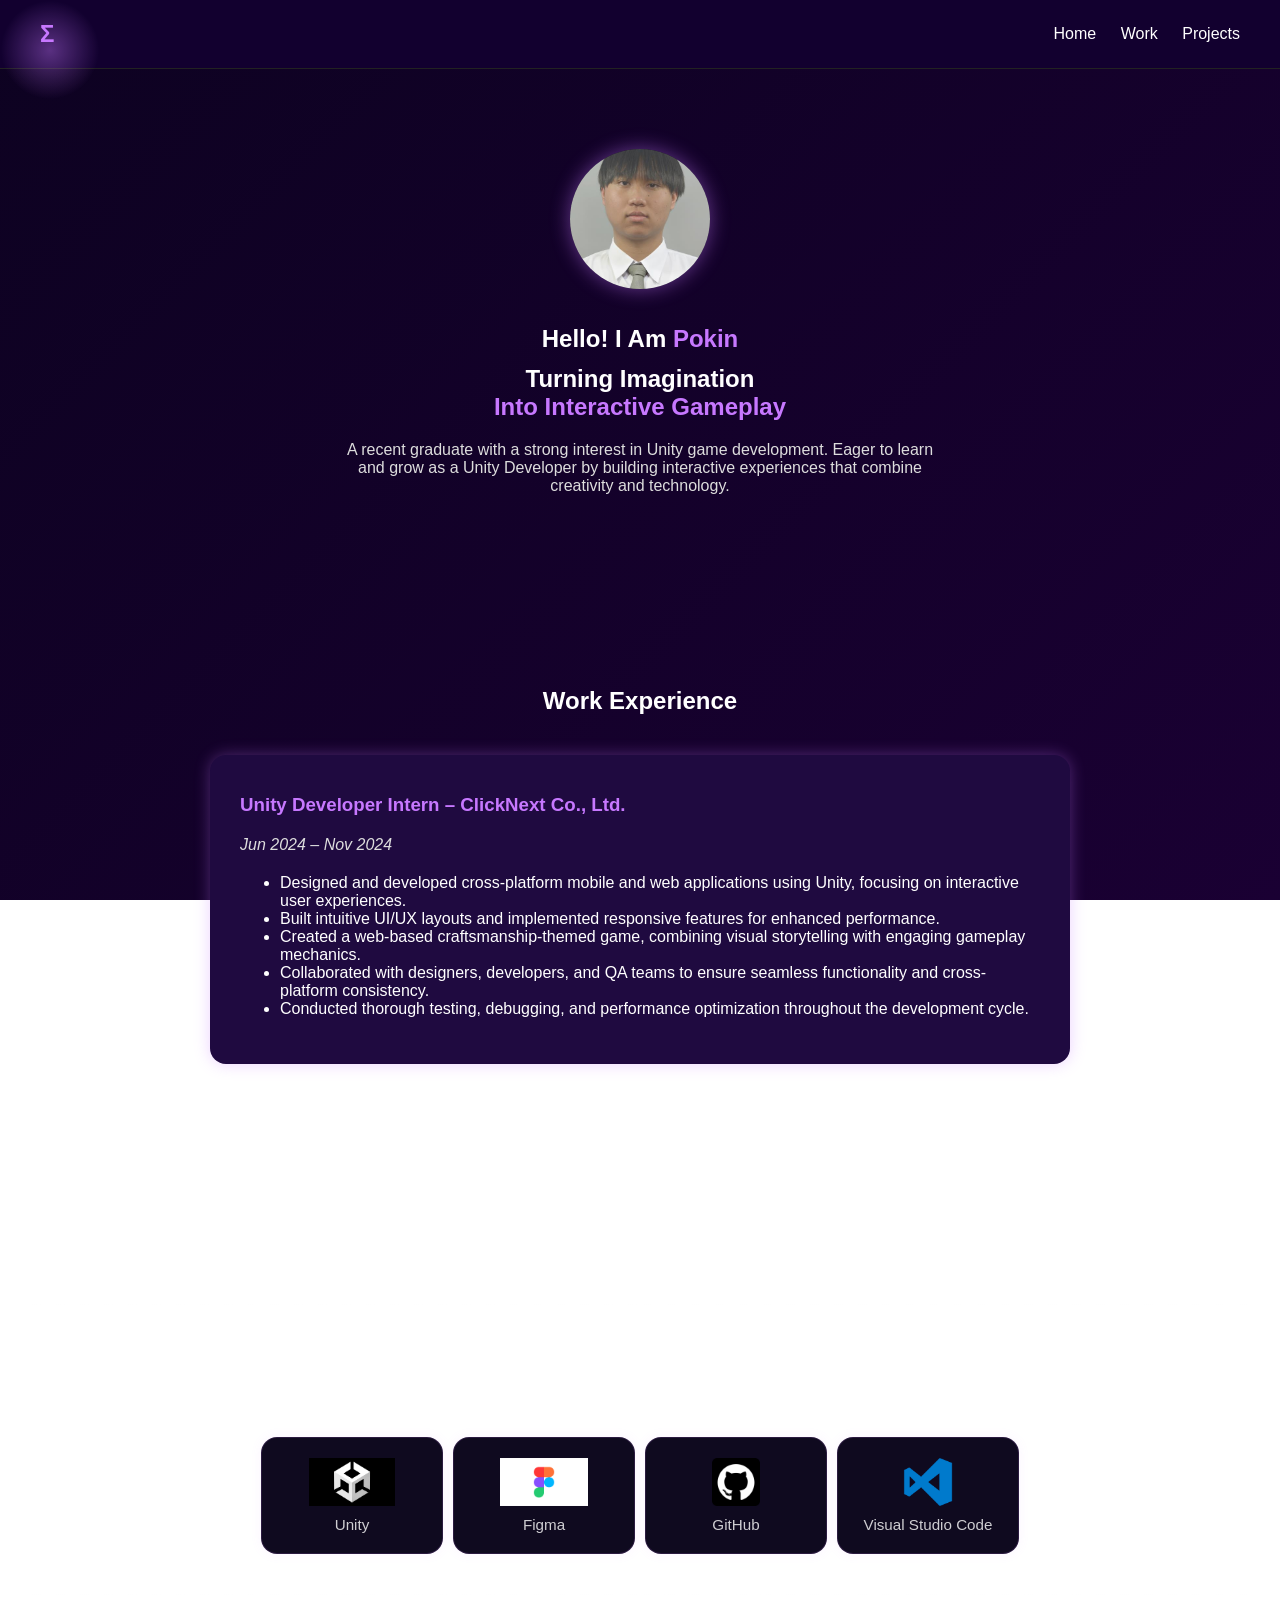
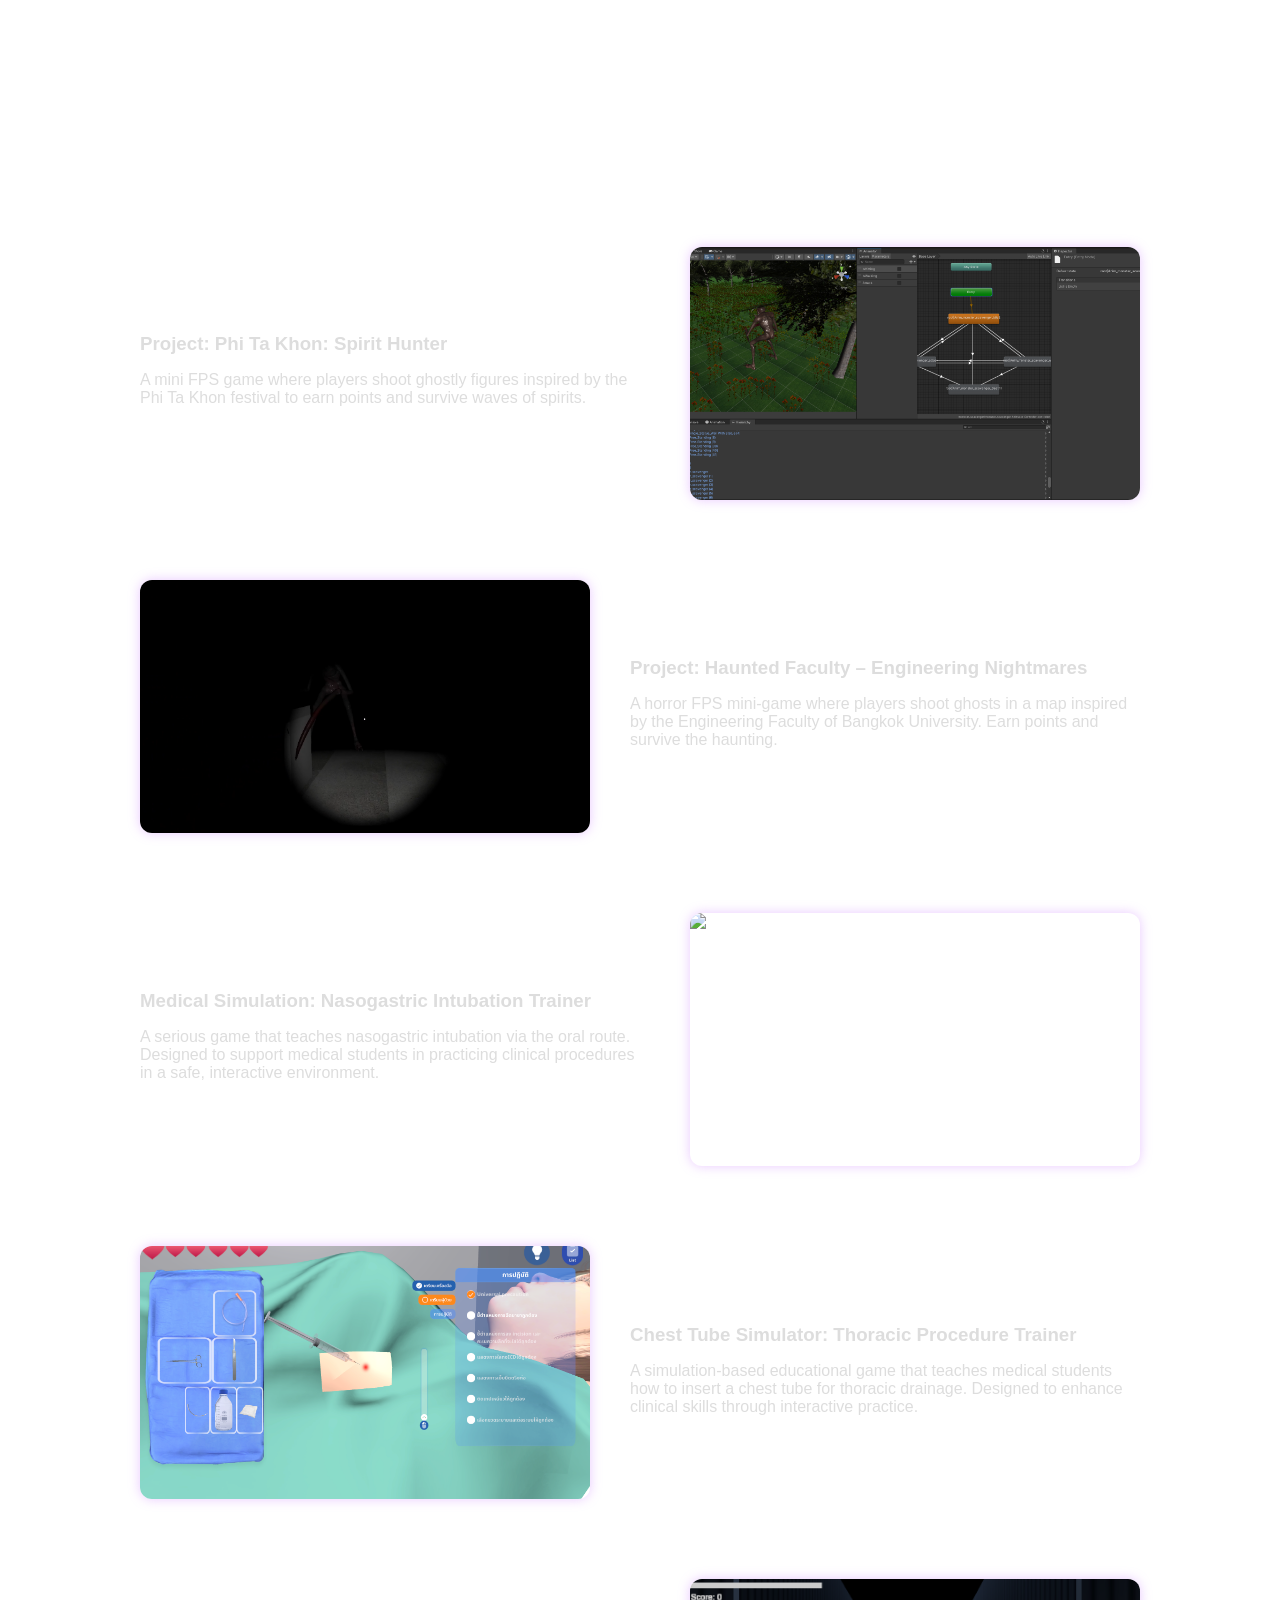
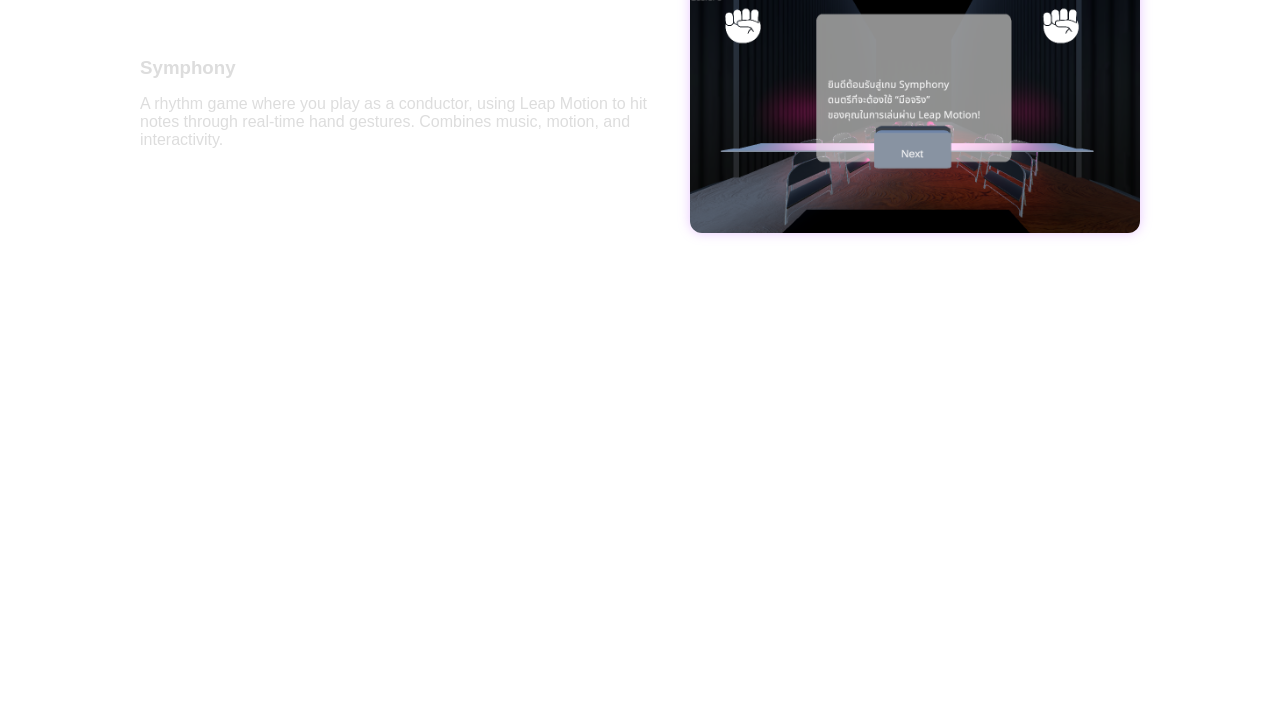
==== index1.html @ e13d931b "Add files via upload" ====
<!DOCTYPE html>
<html lang="en">
<head>
  <meta charset="UTF-8" />
  <meta name="viewport" content="width=device-width, initial-scale=1.0" />
  <title>Portfolio - Pokin</title>

  <!-- AOS CSS -->
  <link href="https://unpkg.com/aos@2.3.1/dist/aos.css" rel="stylesheet" />
  <link rel="stylesheet" href="style.css" />
</head>
<body>
  <!-- Mouse Glow + Particle Background -->
  <div class="mouse-glow"></div>
  <div id="particles-js"></div>

  <!-- Navbar -->
  <header class="navbar" data-aos="fade-down">
    <div class="logo">Σ</div>
    <nav>
      <a href="#home">Home</a>
      <a href="#experience">Work</a>
      <a href="#projects">Projects</a>
    </nav>
  </header>

  <!-- Intro -->
  <section id="home" class="intro" data-aos="fade-up">
    <img src="Image/avatar.png.jpg" alt="My Photo" class="avatar" />
    <h2>Hello! I Am <span class="highlight">Pokin</span></h2>
    <h1>Turning Imagination<br /><span class="highlight">Into Interactive Gameplay</span></h1>
    <p class="bio">
      A recent graduate with a strong interest in Unity game development. Eager to learn and grow as a Unity Developer by building interactive experiences that combine creativity and technology.
    </p>
  </section>

  <!-- Work Experience -->
  <section id="experience" class="experience" data-aos="fade-up">
    <h2>Work Experience</h2>
    <div class="single-card">
      <h3>Unity Developer Intern – ClickNext Co., Ltd.</h3>
<p><em>Jun 2024 – Nov 2024</em></p>
<ul>
  <li>Designed and developed cross-platform mobile and web applications using Unity, focusing on interactive user experiences.</li>
  <li>Built intuitive UI/UX layouts and implemented responsive features for enhanced performance.</li>
  <li>Created a web-based craftsmanship-themed game, combining visual storytelling with engaging gameplay mechanics.</li>
  <li>Collaborated with designers, developers, and QA teams to ensure seamless functionality and cross-platform consistency.</li>
  <li>Conducted thorough testing, debugging, and performance optimization throughout the development cycle.</li>
</ul>
    </div>
  </section>

  <!-- Skills/Team -->
  <section class="skills-section">
    <div class="section-divider"></div>

    <h2 data-aos="fade-up">Looking to Join a Team</h2>
    <p class="description" data-aos="fade-up" data-aos-delay="100">
      Passionate about creating meaningful experiences with Unity
    </p>

    <div class="skills-grid tight">
      <div class="skill-card" data-aos="zoom-in" data-aos-delay="100">
        <img src="Image/Unity.jpeg" alt="Unity"/>
        <p>Unity</p>
      </div>
      <div class="skill-card" data-aos="zoom-in" data-aos-delay="200">
        <img src="Image/Figma.png" alt="Figma"/>
        <p>Figma</p>
      </div>
      <div class="skill-card" data-aos="zoom-in" data-aos-delay="300">
        <img src="Image/GitHub.png" alt="GitHub"/>
        <p>GitHub</p>
      </div>
      <div class="skill-card" data-aos="zoom-in" data-aos-delay="400">
        <img src="Image/VisualStudioCode.png" alt="Visual Studio Code"/>
        <p>Visual Studio Code</p>
      </div>
    </div>

    <div class="section-divider"></div>
  </section>

  <!-- Projects -->
  <section id="projects" class="projects">
    <h2 data-aos="fade-up">Featured Projects</h2>

    <div class="project-row" data-aos="fade-right">
      <div class="project">
        <img src="Image/Project1.png" alt="Project 1" />
        <div class="desc">
          <h3>Project: Phi Ta Khon: Spirit Hunter </h3>
          <p>A mini FPS game where players shoot ghostly figures inspired by the Phi Ta Khon festival to earn points and survive waves of spirits.</p>
        </div>
      </div>
    </div>

    <div class="project-row" data-aos="fade-left">
      <div class="project">
        <img src="Image/Project_2.png" alt="Project 2" />
        <div class="desc">
          <h3>Project: Haunted Faculty – Engineering Nightmares</h3>
          <p>A horror FPS mini-game where players shoot ghosts in a map inspired by the Engineering Faculty of Bangkok University. Earn points and survive the haunting.</p>
        </div>
      </div>
    </div>

    <div class="project-row" data-aos="fade-right">
      <div class="project">
        <img src="Image/Project_4.png" alt="Project 3" />
        <div class="desc">
          <h3>Medical Simulation: Nasogastric Intubation Trainer</h3>
          <p>A serious game that teaches nasogastric intubation via the oral route. Designed to support medical students in practicing clinical procedures in a safe, interactive environment.</p>
        </div>
      </div>
    </div>

    <div class="project-row" data-aos="fade-left">
      <div class="project">
        <img src="Image/Project_5.png" alt="Project 4" />
        <div class="desc">
          <h3>Chest Tube Simulator: Thoracic Procedure Trainer</h3>
          <p>A simulation-based educational game that teaches medical students how to insert a chest tube for thoracic drainage. Designed to enhance clinical skills through interactive practice.</p>
        </div>
      </div>
    </div>

     <div class="project-row" data-aos="fade-right">
      <div class="project">
        <img src="Image/Project_6.png" alt="Project 3" />
        <div class="desc">
          <h3>Symphony</h3>
          <p>A rhythm game where you play as a conductor, using Leap Motion to hit notes through real-time hand gestures. Combines music, motion, and interactivity.</p>
        </div>
      </div>
    </div>
  </section>

  <!-- Footer -->
  <footer class="contact" data-aos="fade-up">
    <p>Let’s connect!</p>
    <p>Pokin.kitti@gmailcom</p>
    <div class="socials">
      <p>📸 IG:kitiyapinit | ✉️ Gmail:Pokin.kitti@gmail.com | 🌐 Google</p>
    </div>
  </footer>

  <!-- ========== JS SCRIPTS ========== -->

  <!-- Mouse Glow Script -->
  <script>
    const glow = document.querySelector('.mouse-glow');
    window.addEventListener('mousemove', (e) => {
      const x = e.clientX - 50;
      const y = e.clientY - 50;
      const fadeY = Math.max(0, Math.min(1, e.clientY / 100));
      glow.style.transform = `translate(${x}px, ${y}px)`;
      glow.style.opacity = fadeY;
    });
  </script>

  <!-- Particles.js -->
  <script src="https://cdn.jsdelivr.net/npm/particles.js@2.0.0/particles.min.js"></script>
  <script>
    particlesJS("particles-js", {
      "particles": {
        "number": { "value": 40, "density": { "enable": true, "value_area": 800 } },
        "color": { "value": "#c778ff" },
        "opacity": { "value": 0.2, "random": true },
        "size": { "value": 4, "random": true },
        "move": { "enable": true, "speed": 0.8 },
        "line_linked": { "enable": false }
      },
      "interactivity": {
        "detect_on": "canvas",
        "events": { "onhover": { "enable": true, "mode": "repulse" } }
      },
      "retina_detect": true
    });
  </script>

  <!-- AOS JS -->
  <script src="https://unpkg.com/aos@2.3.1/dist/aos.js"></script>
  <script>
    AOS.init({
      duration: 1000,
      once: true
    });
  </script>
</body>
</html>
---- style.css ----
/* ====== Global ====== */
body {
  margin: 0;
  font-family: 'Segoe UI', sans-serif;
  color: #ffffff;
  background: linear-gradient(135deg, #0d0221 0%, #1a0033 100%);
  background-attachment: fixed;
}
a {
  color: #ffffff;
  text-decoration: none;
}

h1, h2, h3 {
  margin: 0.5em 0;
}

.highlight {
  color: #c778ff;
}

/* ====== Navbar ====== */
.navbar {
  display: flex;
  justify-content: space-between;
  align-items: center;
  background-color: #12002f;
  padding: 20px 40px;
  border-bottom: 1px solid #222;
}

.navbar .logo {
  font-size: 24px;
  font-weight: bold;
  color: #c778ff;
}

.navbar nav a {
  margin-left: 20px;
  transition: color 0.3s;
}

.navbar nav a:hover {
  color: #c778ff;
}

/* ====== Intro Section ====== */
.intro {
  text-align: center;
  padding: 80px 20px;
  background: transparent; /* ให้เห็น background ที่อยู่ข้างหลัง */
}

.avatar {
  width: 140px;
  height: 140px;
  border-radius: 50%;
  object-fit: cover;
  box-shadow: 0 0 20px #c778ff77;
  margin-bottom: 20px;
}

.bio {
  max-width: 600px;
  margin: 20px auto;
  font-size: 1rem;
  color: #ddd;
}

/* ====== Experience Section ====== */
.experience {
  padding: 80px 20px;
  background: transparent;
  text-align: center;
}

.cards {
  display: flex;
  flex-wrap: wrap;
  justify-content: center;
  gap: 20px;
  margin-top: 40px;
}

.card {
  background: #1f0a40;
  color: #fff;
  padding: 20px;
  border-radius: 16px;
  width: 250px;
  box-shadow: 0 0 16px #c778ff55;
  transition: transform 0.3s ease;
}

.card:hover {
  transform: scale(1.05);
}

.card button {
  margin-top: 10px;
  background: #c778ff;
  border: none;
  padding: 10px 16px;
  color: white;
  border-radius: 8px;
  cursor: pointer;
  font-weight: bold;
}

.card button:hover {
  background-color: #a858f2;
}

/* ====== Single Card (Intern) ====== */
.single-card {
  background: #1f0a40;
  color: #fff;
  padding: 30px;
  border-radius: 16px;
  box-shadow: 0 0 16px #c778ff55;
  max-width: 800px;
  margin: 40px auto;
  text-align: left;
}

.single-card h3 {
  margin-bottom: 10px;
  color: #c778ff;
}

.single-card p {
  font-size: 1rem;
  color: #ddd;
  line-height: 1.6;
}

/* ====== Skills Section ====== */
.skills {
  padding: 80px 20px;
  text-align: center;
  background: transparent;
}

.skills .description {
  color: #ccc;
  margin-top: 10px;
  font-size: 1rem;
}

/* ====== Projects Section ====== */
.projects {
  padding: 80px 20px;
  text-align: center;
  background: transparent;
}

.project-row {
  width: 100%;
  max-width: 1000px;
  margin: 0 auto 80px;
}

.project {
  display: flex;
  align-items: center;
  gap: 40px;
}

.project-row:nth-child(even) .project {
  flex-direction: row-reverse;
}

.project img {
  flex: 0 0 45%;
  max-width: 450px;
  aspect-ratio: 16/9;
  object-fit: cover;
  border-radius: 12px;
  box-shadow: 0 0 12px #c778ff66;
}

.project .desc {
  flex: 1;
  text-align: left;
  color: #ddd;
}

/* ====== Responsive (มือถือ) ====== */
@media (max-width: 768px) {
  .project {
    flex-direction: column;
  }
  .project-row:nth-child(even) .project {
    flex-direction: column;
  }
  .project img,
  .project .desc {
    width: 100%;
  }
  .project .desc {
    text-align: center;
  }
}

/* ====== Footer ====== */
.contact {
  background: #0d0221;
  padding: 60px 20px;
  text-align: center;
  border-top: 1px solid #222;
}

.contact p {
  margin: 10px 0;
  color: #aaa;
}

.socials {
  margin-top: 10px;
  color: #999;
}

/* ====== Mouse Glow ====== */
.mouse-glow {
  position: fixed;
  top: 0;
  left: 0;
  width: 100px;
  height: 100px;
  border-radius: 50%;
  pointer-events: none;
  background: radial-gradient(circle, rgba(199,120,255,0.4), transparent 70%);
  mix-blend-mode: lighten;
  z-index: 9999;
  transition: transform 0.05s ease, opacity 0.2s ease;
}
.skills-grid.tight {
  display: flex;
  justify-content: center;  /* จัดกลาง */
  align-items: center;
  gap: 0px;                 /* ไม่มีช่องว่างระหว่างการ์ด */
  margin-top: 30px;
}

.skill-card {
  background: #0f0a1f;
  border: 1px solid rgba(199, 120, 255, 0.15);
  border-radius: 16px;
  padding: 20px;
  width: 140px;
  text-align: center;
  box-shadow: 0 0 12px rgba(199, 120, 255, 0.08);
  transition: transform 0.3s ease;
}

.skill-card:not(:last-child) {
  margin-right: 10px; /* เพิ่มระยะเฉพาะการ์ดก่อนสุดท้าย */
}

.skill-card:hover {
  transform: translateY(-6px);
  box-shadow: 0 0 18px rgba(199, 120, 255, 0.3);
}

.skill-card img {
  width: auto;
  height: 48px;
  max-width: 100%;
  object-fit: contain;
  margin-bottom: 10px;
  display: block;
  margin-left: auto;
  margin-right: auto;
  background-color: transparent;
}

.skill-card p {
  margin: 0;
  color: #ffffffcc;
  font-size: 0.95rem;
}
.skills-section {
  text-align: center;
  padding: 80px 20px;
  position: relative;
}

.section-divider {
  width: 100%;
  height: 1px;
  background: linear-gradient(to right, transparent, rgba(255, 255, 255, 0.1), transparent);
  margin: 40px 0;
}

.section-title {
  display: inline-block;
  padding: 8px 20px;
  background-color: #1a0033;
  color: white;
  border-radius: 8px;
  box-shadow: 0 0 20px rgba(199, 120, 255, 0.15);
  font-size: 1.4rem;
}


/* Animation Slide */
@keyframes slideLeft {
  0% {
    transform: translateX(0%);
  }
  100% {
    transform: translateX(-50%);
  }
}
#particles-js {
  position: fixed;
  top: 0;
  left: 0;
  width: 100%;
  height: 100%;
  z-index: 0;
  pointer-events: none;
}
body {
  position: relative;
  z-index: 1;
}
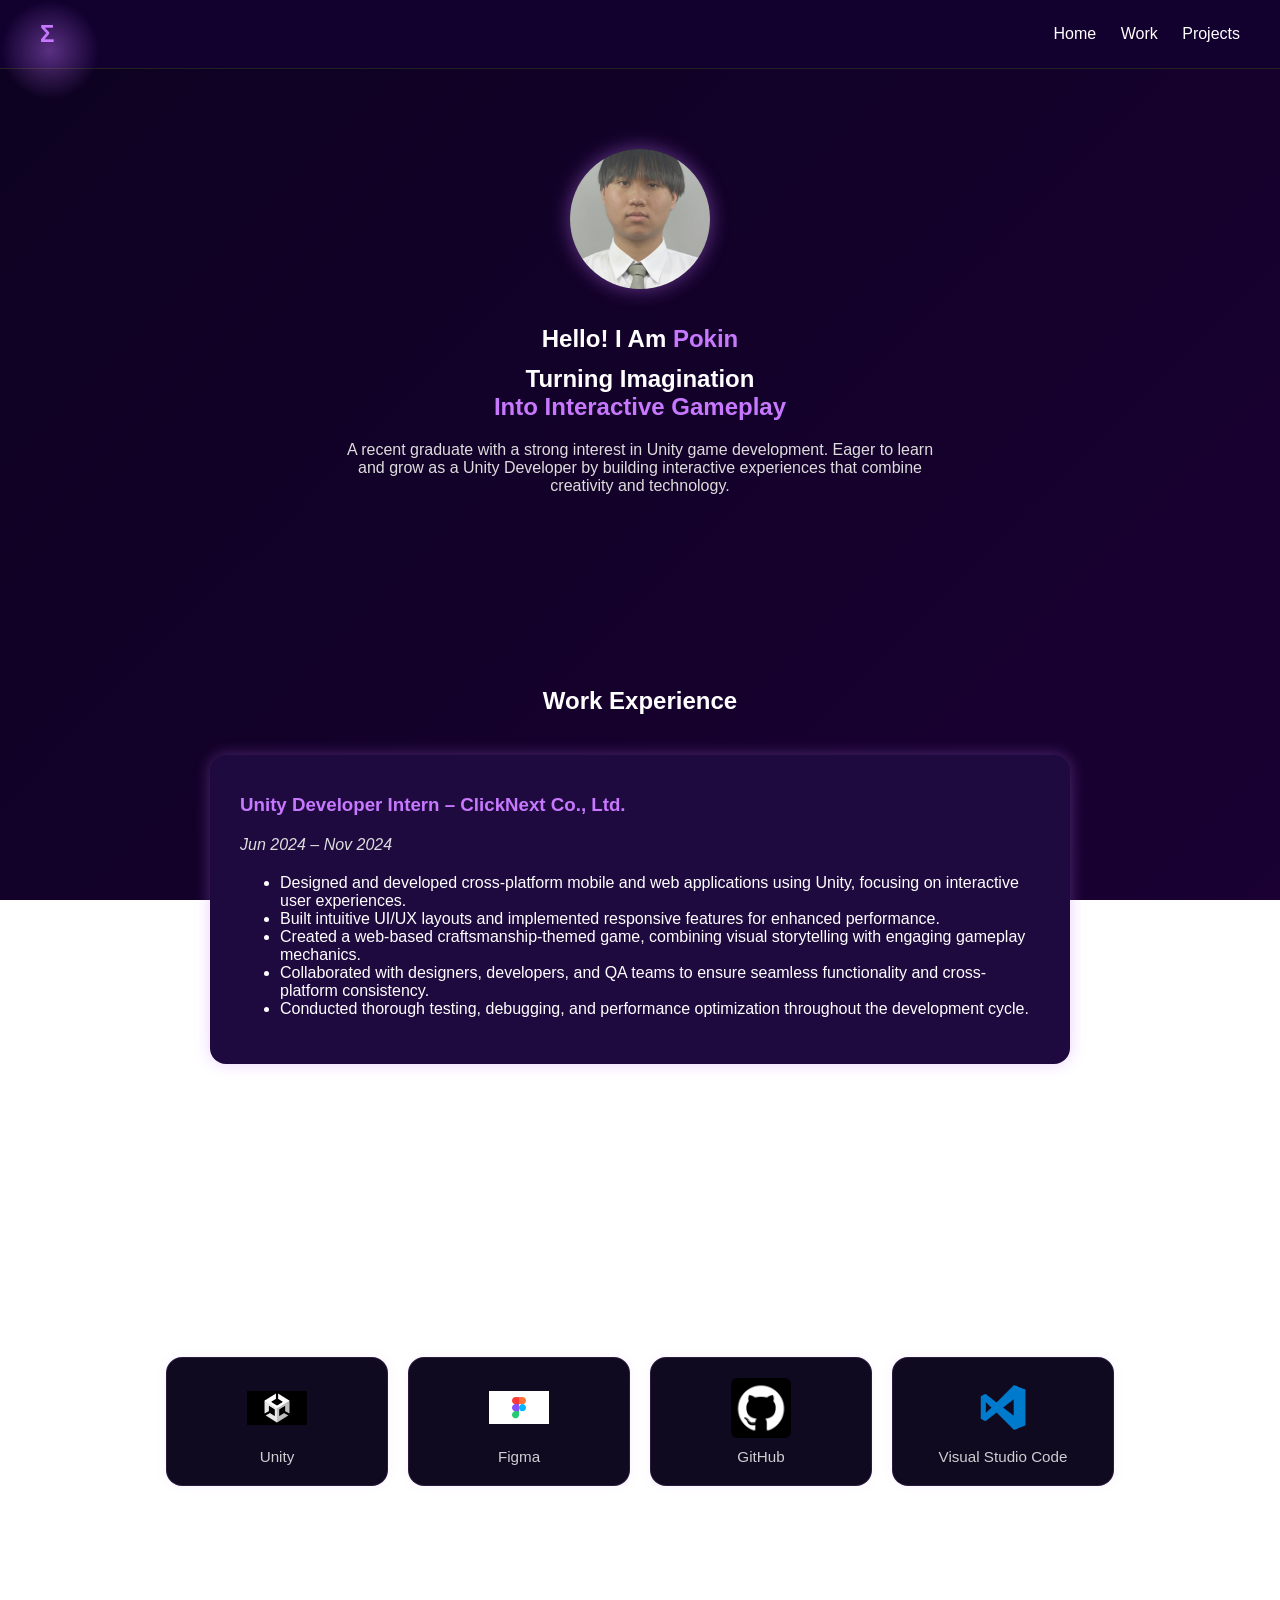
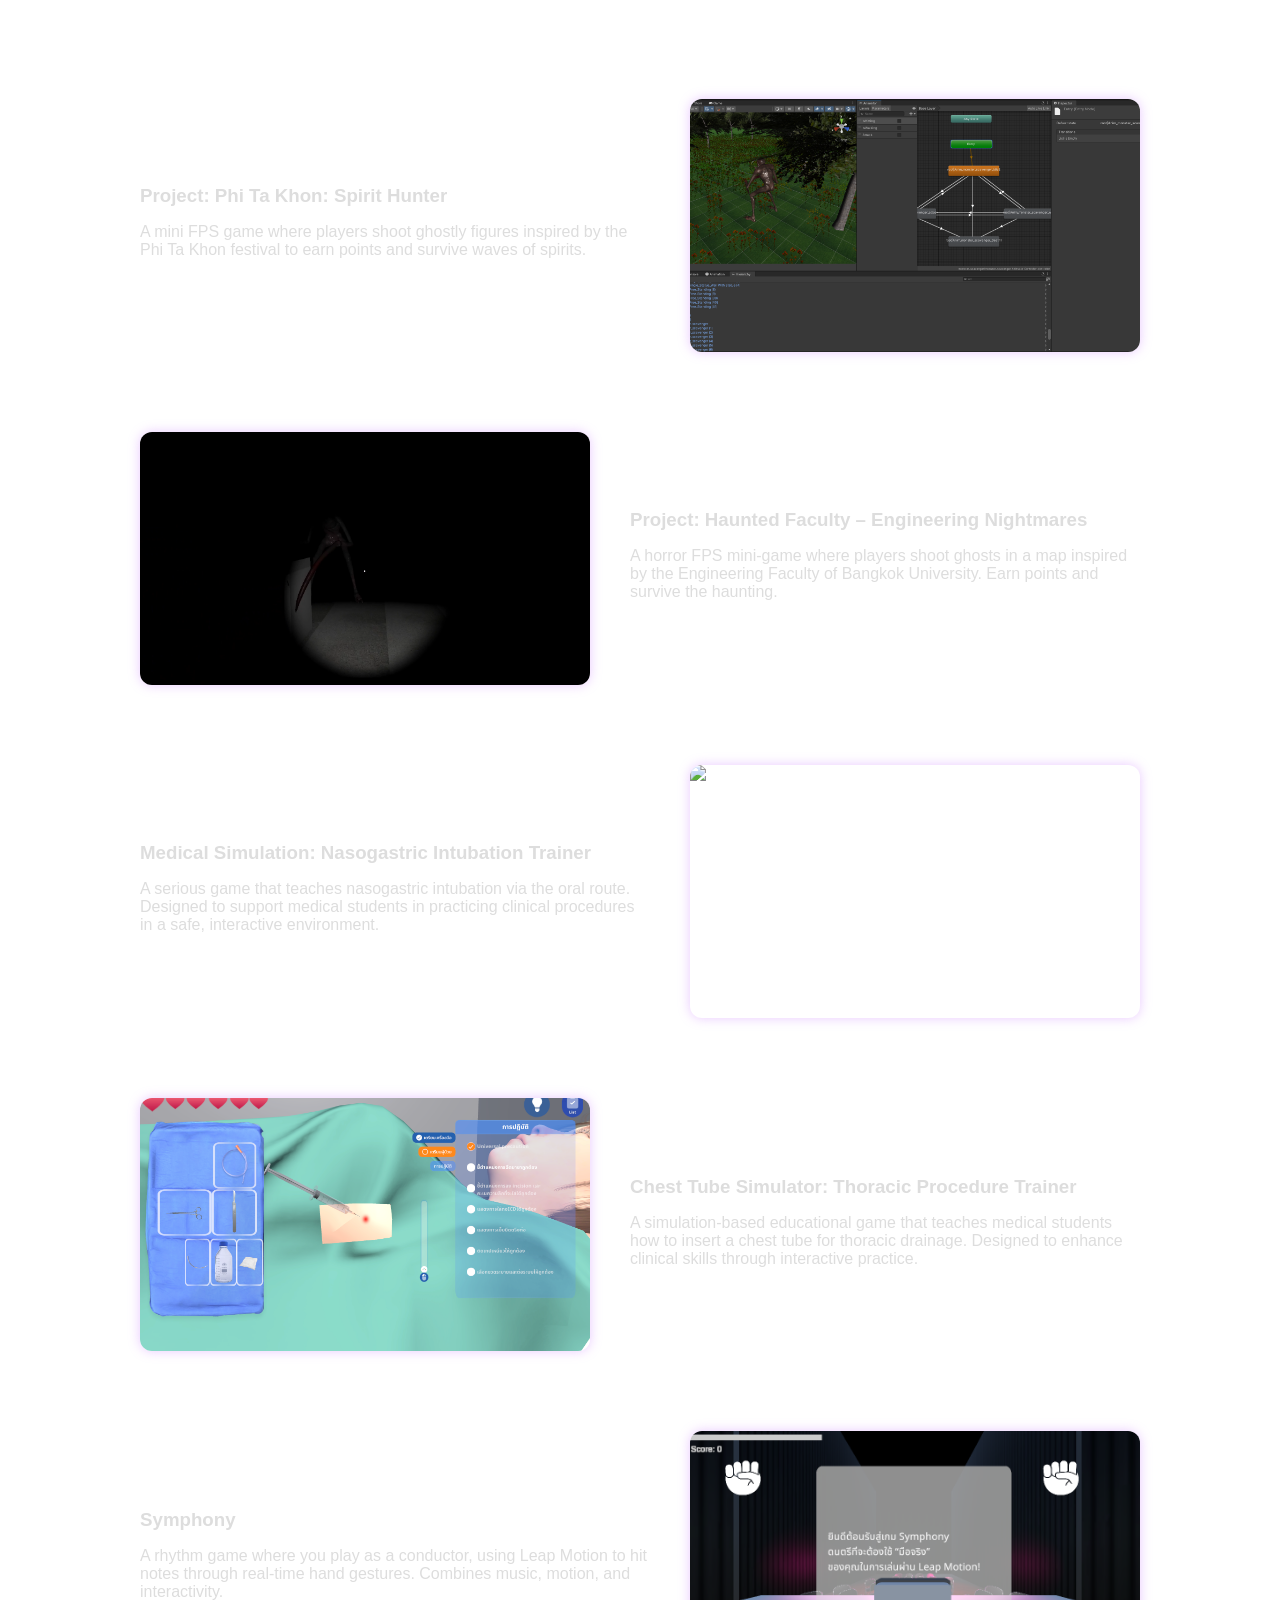
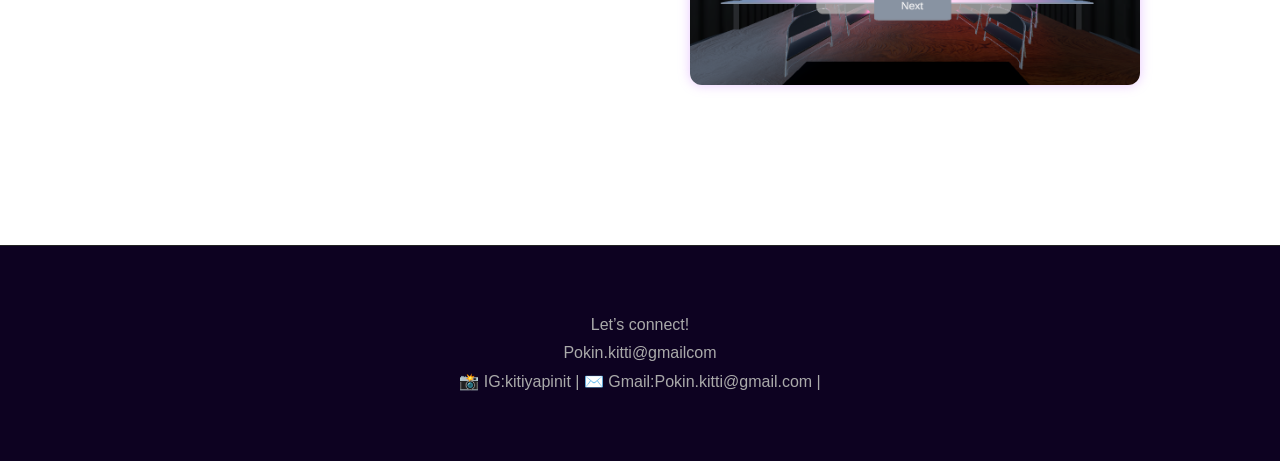
==== commit ced73227: "Add files via upload" ====
--- a/index1.html
+++ b/index1.html
@@ -141,7 +141,7 @@
     <p>Let’s connect!</p>
     <p>Pokin.kitti@gmailcom</p>
     <div class="socials">
-      <p>📸 IG:kitiyapinit | ✉️ Gmail:Pokin.kitti@gmail.com | 🌐 Google</p>
+      <p>📸 IG:kitiyapinit | ✉️ Gmail:Pokin.kitti@gmail.com |</p>
     </div>
   </footer>
 
--- a/style.css
+++ b/style.css
@@ -236,9 +236,9 @@
 }
 .skills-grid.tight {
   display: flex;
-  justify-content: center;  /* จัดกลาง */
-  align-items: center;
-  gap: 0px;                 /* ไม่มีช่องว่างระหว่างการ์ด */
+  flex-wrap: wrap;
+  justify-content: center;
+  gap: 20px;
   margin-top: 30px;
 }
 
@@ -247,14 +247,11 @@
   border: 1px solid rgba(199, 120, 255, 0.15);
   border-radius: 16px;
   padding: 20px;
-  width: 140px;
+  width: 180px; /* ✅ ทำให้ทุกอันกว้างเท่ากัน */
+  max-width: 100%;
   text-align: center;
   box-shadow: 0 0 12px rgba(199, 120, 255, 0.08);
   transition: transform 0.3s ease;
-}
-
-.skill-card:not(:last-child) {
-  margin-right: 10px; /* เพิ่มระยะเฉพาะการ์ดก่อนสุดท้าย */
 }
 
 .skill-card:hover {
@@ -263,15 +260,13 @@
 }
 
 .skill-card img {
-  width: auto;
-  height: 48px;
-  max-width: 100%;
+  width: 60px;
+  height: 60px;
   object-fit: contain;
   margin-bottom: 10px;
   display: block;
   margin-left: auto;
   margin-right: auto;
-  background-color: transparent;
 }
 
 .skill-card p {
@@ -279,11 +274,19 @@
   color: #ffffffcc;
   font-size: 0.95rem;
 }
-.skills-section {
-  text-align: center;
-  padding: 80px 20px;
-  position: relative;
-}
+
+/* 📱 Responsive */
+@media (max-width: 768px) {
+  .skill-card {
+    width: 45%; /* 2 อันต่อแถว */
+  }
+}
+@media (max-width: 480px) {
+  .skill-card {
+    width: 90%; /* 1 อันต่อแถว */
+  }
+}
+
 
 .section-divider {
   width: 100%;
